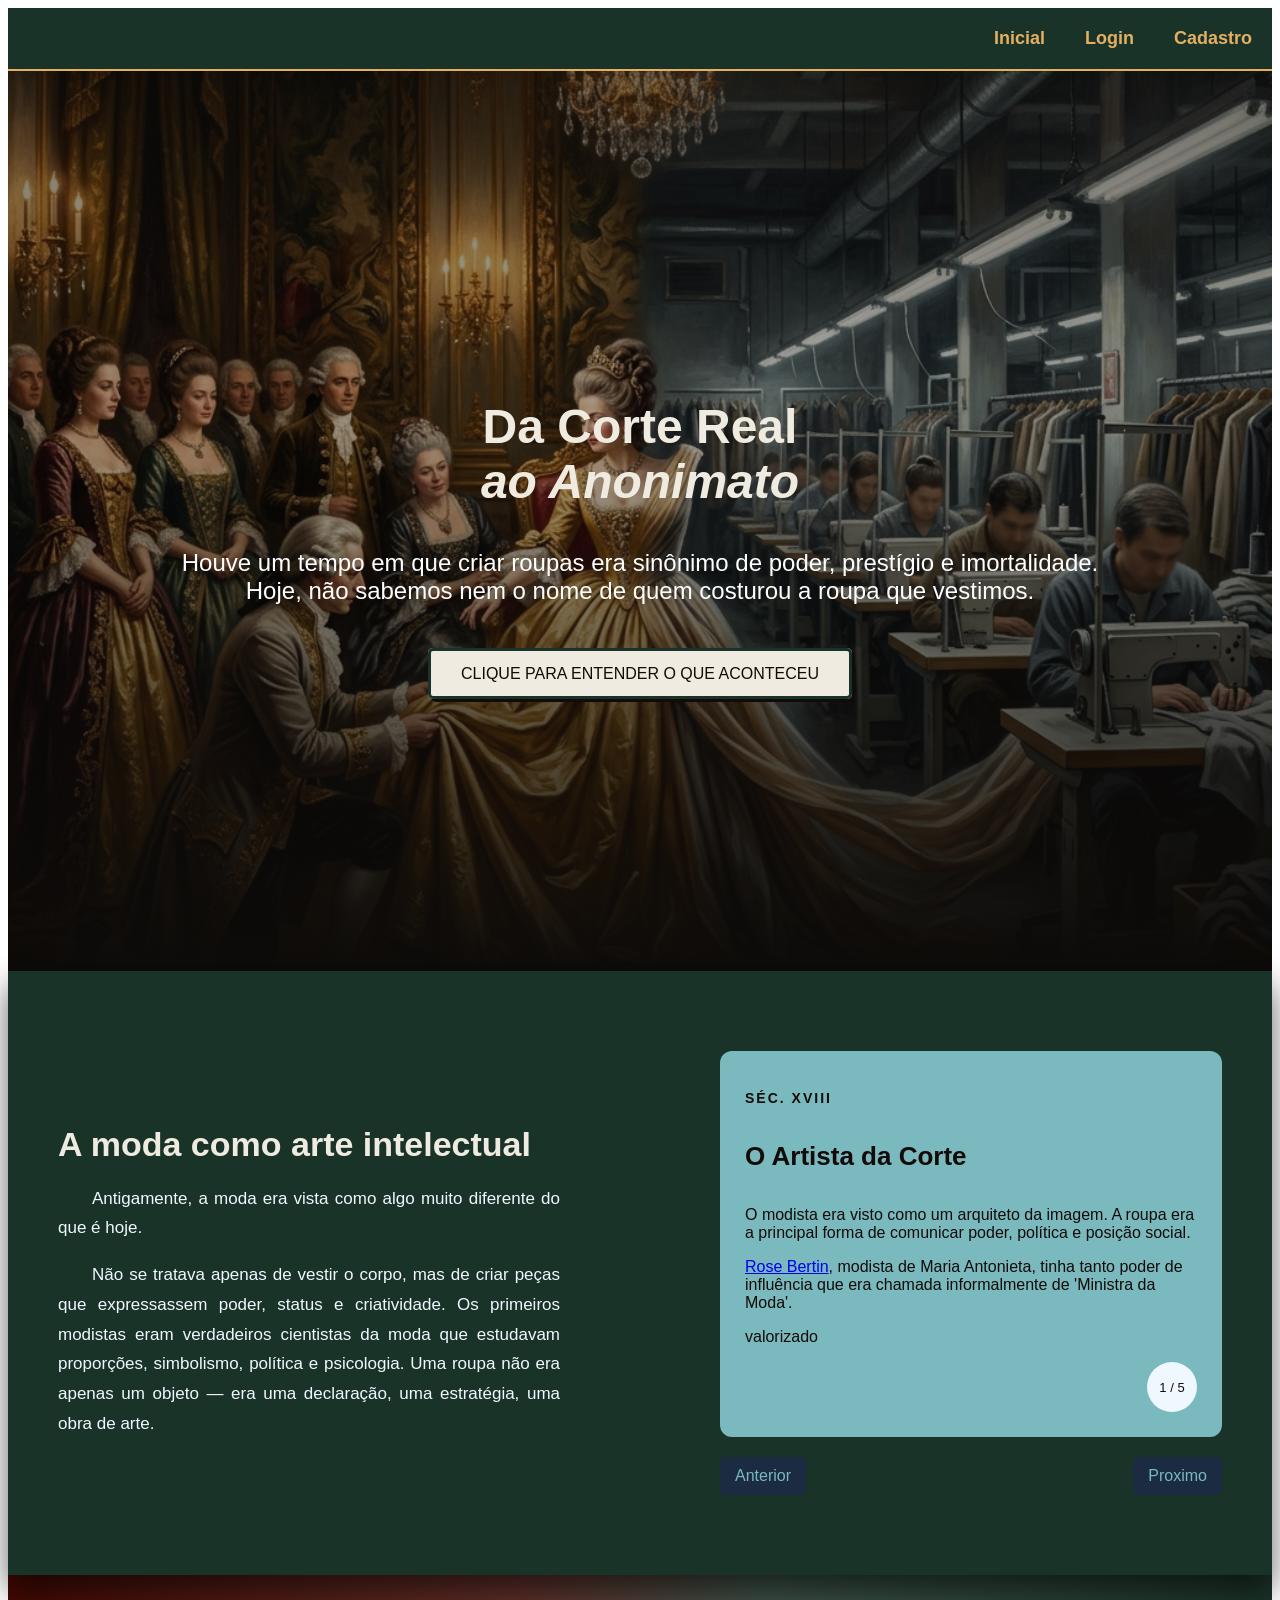
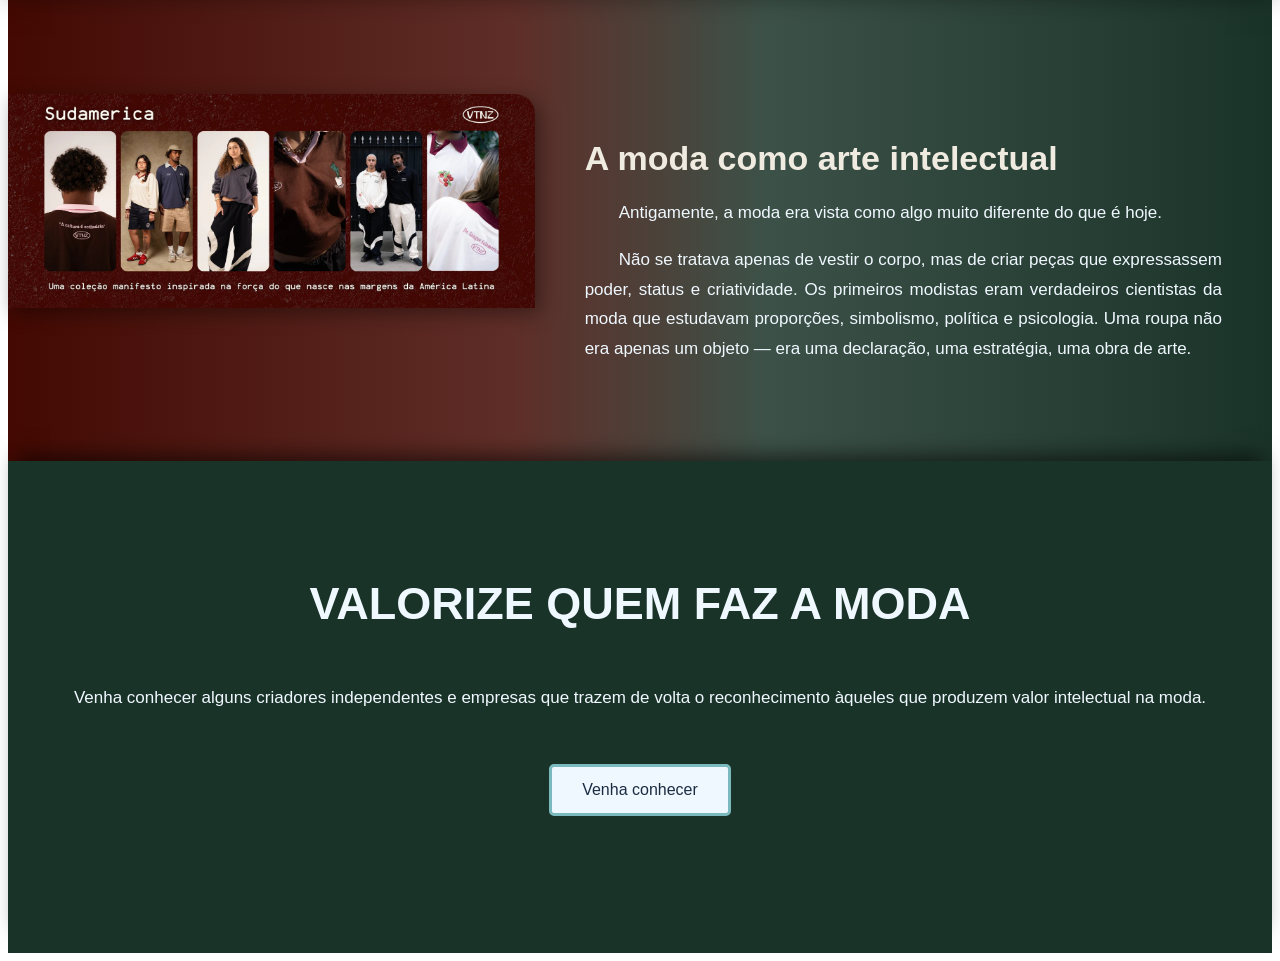
==== Nome_doProjetoadefinir-wdtv/public/index.html @ 0d2e5e7b "Comecei a integrar com a webdataviz, além disso fiz meu BD inicial ´(a validar), inclui validações n" ====
<!DOCTYPE html>
<html lang="en">

<head>
    <meta charset="UTF-8">
    <meta name="viewport" content="width=device-width, initial-scale=1.0">
    <link rel="preconnect" href="https://fonts.googleapis.com">
    <!--preconnect pra estabelecer conexão com o google fonts antes de importar a fonte-->
    <link href="https://fonts.googleapis.com/css2?family=Inter..." rel="stylesheet">
    <link rel="stylesheet" href="./css/style_home.css">
    <script src="./js/home.js" defer></script> <!--Uso o defer para que o script carregue depois do html-->
    <title>A desvalorização da moda</title>
</head>

<body>
    <header>
        <div class="logo">
            <img src="./assets/" alt="">
        </div>
        <div class="div_navbar">
            <a href="/index.html">Inicial</a>
            <a href="/login.html">Login</a>
            <a href="/cadastro.html">Cadastro</a>
        </div>

    </header>




    <section class="hero_page">
        <div class="hero_content-overlay"></div>
        <div class="hero_content">

            <h1>Da Corte Real<br /><em>ao Anonimato</em></h1>

            <div class="sub_titulo">
                Houve um tempo em que criar roupas era sinônimo de poder, prestígio e imortalidade. <br>
                Hoje, não sabemos nem o nome de quem costurou a roupa que vestimos.
            </div>

            <a href="#contexto1" class="botao_hero">
                CLIQUE PARA ENTENDER O QUE ACONTECEU
            </a>
        </div>


    </section>


    <section class="contextualizacao_pt1" id="contexto1">
        <div class="container_margem">
            <div class="contextualizacao_texto">
                <h3>A moda como arte intelectual</h3>
                <p>Antigamente, a moda era vista como algo muito diferente do que é hoje. </p>
                <p>Não se tratava apenas de vestir o corpo, mas de criar peças que expressassem poder, status e
                    criatividade. Os primeiros modistas eram verdadeiros cientistas da moda que estudavam proporções,
                    simbolismo, política e psicologia. Uma roupa não era apenas um objeto — era uma declaração, uma
                    estratégia, uma obra de arte. </p>
            </div>
        </div>
        <div class="container_margem">
            <div class="contextualizacao_visual">
                <div id="cardsModa" class="carrosel_cards">

                </div>
                <div class="botoes_carrossel">
                    <button onclick="card_anterior()">Anterior</button>
                    <button onclick="proximo_card()">Proximo</button>
                </div>

            </div>
        </div>
    </section>

    <section class="apresentacao_vitonez">
        <div class="container_img_vitonez">
            <div class="">
                <img src="./assets/banner_vitonez.webp" alt="Imagem que representa a Marca Vitronez">
            </div>
        </div>
        <div class="container_margem">
            <div class="apresentacao_vitonez_texto">
                <h3>A moda como arte intelectual</h3>
                <p>Antigamente, a moda era vista como algo muito diferente do que é hoje. </p>
                <p>Não se tratava apenas de vestir o corpo, mas de criar peças que expressassem poder, status e
                    criatividade. Os primeiros modistas eram verdadeiros cientistas da moda que estudavam proporções,
                    simbolismo, política e psicologia. Uma roupa não era apenas um objeto — era uma declaração, uma
                    estratégia, uma obra de arte. </p>
            </div>
        </div>

    </section>

    <section class="chamada_cadastro">
        <div class="container_margem">
            <div class="chamada_cadastro_titulo">
                <h2>VALORIZE QUEM FAZ A MODA</h2>
            </div>
            <div class="chamada_cadastro_texto">
                Venha conhecer alguns criadores independentes e empresas que trazem de volta
                o reconhecimento àqueles que produzem valor intelectual na moda.
            </div>

            <div class="chamada_cadastro_cta">
                <button class="botao_CTA" onclick="clique_cta()">
                    Venha conhecer
                </button>
            </div>

        </div>
    </section>




</body>

</html>
---- Nome_doProjetoadefinir-wdtv/public/css/style_home.css ----
/* 
* Vou armazenar variáveis que vão seguir ao longo da construção do site
*/

:root {
    --cor-principal: #1a3328;
    --cor-secundaria: #f0ebe0;
    --cor-terciaria: #130b09;
    --cor-quaternaria: #e3b062;
    --tamanho-max: 1200px;

    font-family: 'Inter', sans-serif;

}

header {
    display: flex;
    align-items: center;
    justify-content: space-between;
    list-style: none;
    color: #e3b062;
    padding: 20px 20px;
    background-color: #1a3328;
    border-bottom: 2px solid #e3b062;
}

.logo img {
    max-height: 100px;
}

.div_navbar {
    display: flex;
    gap: 40px;
}

.div_navbar a {
    text-decoration: none;
    color: #e3b062;
    font-size: 18px;
    font-weight: bold;
}

.container_margem {
    max-width: var(--tamanho-max);
    padding: 80px 50px;
}

.hero_page {
    position: relative;
    height: 900px;
    display: flex;
    align-items: center;
    justify-content: center;
    text-align: center;
    overflow: hidden;
    background-image: url(../assets/hero.png);
    background-size: cover;
    background-position: center;
    background-repeat: no-repeat;
    z-index: 0;
}

.hero_content {
    position: relative;
    z-index: 1;
}

.hero_content h1 {
    color: #f0ebe0;
    font-size: 48px;
    font-weight: bold;
}

.sub_titulo {
    color: rgb(255, 255, 255);
    font-size: 24px;
    font-weight: 300;
    margin-top: 30px;
    margin-bottom: 60px;
}

.hero_content-overlay {
    position: absolute;
    inset: 0;
    background: linear-gradient(to bottom,
            rgba(13, 11, 9, 0.55) 0%,
            rgba(13, 11, 9, 0.35) 40%,
            rgba(13, 11, 9, 0.75) 80%,
            rgba(13, 11, 9, 1) 100%);
    z-index: 0;
}

.botao_hero {
    color: #130b09;
    font-size: 16px;
    background-color: #f0ebe0;
    padding: 14px 30px;
    border: 3px solid #1a3328;
    border-radius: 5px;
    cursor: pointer;
    box-shadow: 3px 3px #130b09;
    text-decoration: none;
}

.botao_hero:hover {
    background-color: #e3b062;
    color: black;
}

.contextualizacao_pt1 {
    display: grid;
    grid-template-columns: 1fr 1fr;
    gap: 60px;
    width: 100%;
    align-items: center;
    background-color: #1a3328;
    position: relative;
    z-index: 5;
    /* Garante que ela fique por cima da seção da vitronez */
    /* Cria uma sombra forte que vaza para baixo, disfarçando o corte duro das cores */
    box-shadow: 0px 15px 30px rgba(0, 0, 0, 0.6);
}

.contextualizacao_texto {
    justify-content: baseline;
    color: aliceblue;
    font-size: 17px;
    font-weight: 400;
}

.contextualizacao_texto h3 {
    font-size: 34px;
    font-weight: bold;
    margin-bottom: 20px;
    color: #f0ebe0;
}

.contextualizacao_texto p {
    line-height: 1.75;
    text-align: justify;
    text-indent: 2em;

}

.contextualizacao_texto p+p {
    text-indent: 2em;
}

.contextualizacao_visual {
    justify-content: right;
}

.contextualizacao_visual {
    display: flex;
    flex-direction: column;
    gap: 20px;
}

.carrosel_cards {
    background-color: #7AB9BD;
    color: #130b09;
    padding: 25px;
    border-radius: 12px;
    transition: 0.3s;
}

/* 
quando o mouse passar em cima do card, ele vai subir 
*/
.carrosel_cards:hover {
    transform: translateY(-5px);
}

.carrosel_cards h4 {
    font-size: 26px;
    font-weight: bold;
}

.periodo_card {
    font-weight: bold;
    text-transform: uppercase;
    font-size: 14px;
    letter-spacing: 2px;
    ;

}


.paginacao {
    margin-top: 15px;
    margin-left: auto;
    /* Empurra o círculo para a direita do card */
    font-size: 13px;
    background-color: aliceblue;
    border-radius: 50%;
    width: 50px;
    height: 50px;
    display: flex;
    justify-content: center;
    align-items: center;
}



.botoes_carrossel {
    display: flex;
    justify-content: space-between;
}

.botoes_carrossel button {
    padding: 10px 15px;
    background-color: #1b2c42;
    color: #7AB9BD;
    border: none;
    border-radius: 5px;
    cursor: pointer;
    font-size: 16px;
}

.botoes_carrossel button:hover {
    background-color: #7AB9BD;
    color: #1b2c42;
}

.apresentacao_vitonez {
    padding-top: 50px;
    display: grid;
    grid-template-columns: 1fr 1.4fr;
    align-items: center;
    background-color: rgb(26, 51, 40);
    background: linear-gradient(to right,
            rgba(67, 9, 2, 1) 0%,
            rgba(67, 9, 2, 0.85) 40%,
            rgba(26, 51, 40, 0.85) 60%,
            rgba(26, 51, 40, 1) 100%);

}

.container_img_vitonez img {
    width: 100%;
    height: 100%;
    object-fit: cover;
    /* Para não amassar a imagem */

    /* Faz a imagem subir 80px e invadir a seção verde de cima */
    margin-top: -80px;
    position: relative;
    z-index: 10;

    /* Arredonda só a quina direita para dar uma cara mais orgânica */
    border-top-right-radius: 20px;
    box-shadow: 5px 5px 20px rgba(0, 0, 0, 0.4);
}

.apresentacao_vitonez_texto {
    justify-content: baseline;
    color: aliceblue;
    font-size: 17px;
    font-weight: 400;
}

.apresentacao_vitonez_texto h3 {
    font-size: 34px;
    font-weight: bold;
    margin-bottom: 20px;
    color: #f0ebe0;
}

.apresentacao_vitonez_texto p {
    line-height: 1.75;
    text-align: justify;
    text-indent: 2em;

}

.apresentacao_vitonez_texto p+p {
    text-indent: 2em;
}

.chamada_cadastro {
    display: flex;
    flex-direction: row;
    gap: 60px;
    width: 100%;
    align-items: center;
    justify-content: center;
    background-color: #1a3328;
    position: relative;
    z-index: 5;
    box-shadow: 0px -15px 20px -10px rgba(0, 0, 0, 0.6);
}

.chamada_cadastro_cta {
    display: flex;
    justify-content: center;
    align-items: center;
    padding: 5%;
}

.chamada_cadastro_texto {
    justify-content: baseline;
    color: aliceblue;
    font-size: 17px;
    font-weight: 400;
}

.chamada_cadastro_titulo {
    display: flex;
    justify-content: center;
    color: aliceblue;
    font-size: 30px;
    font-weight: bold;
    margin-bottom: 20px;

}

/* Quero um CTA diferente dos outros botões, 
  * com a cor de fundo preenchida e letras brancas
  * Preciso arrumar isso */
.botao_CTA {
    background-color: aliceblue;
    color: #1b2c42;
    padding: 14px 30px;
    border: 3px solid #7AB9BD;
    border-radius: 5px;
    cursor: pointer;
    font-size: 16px;
}
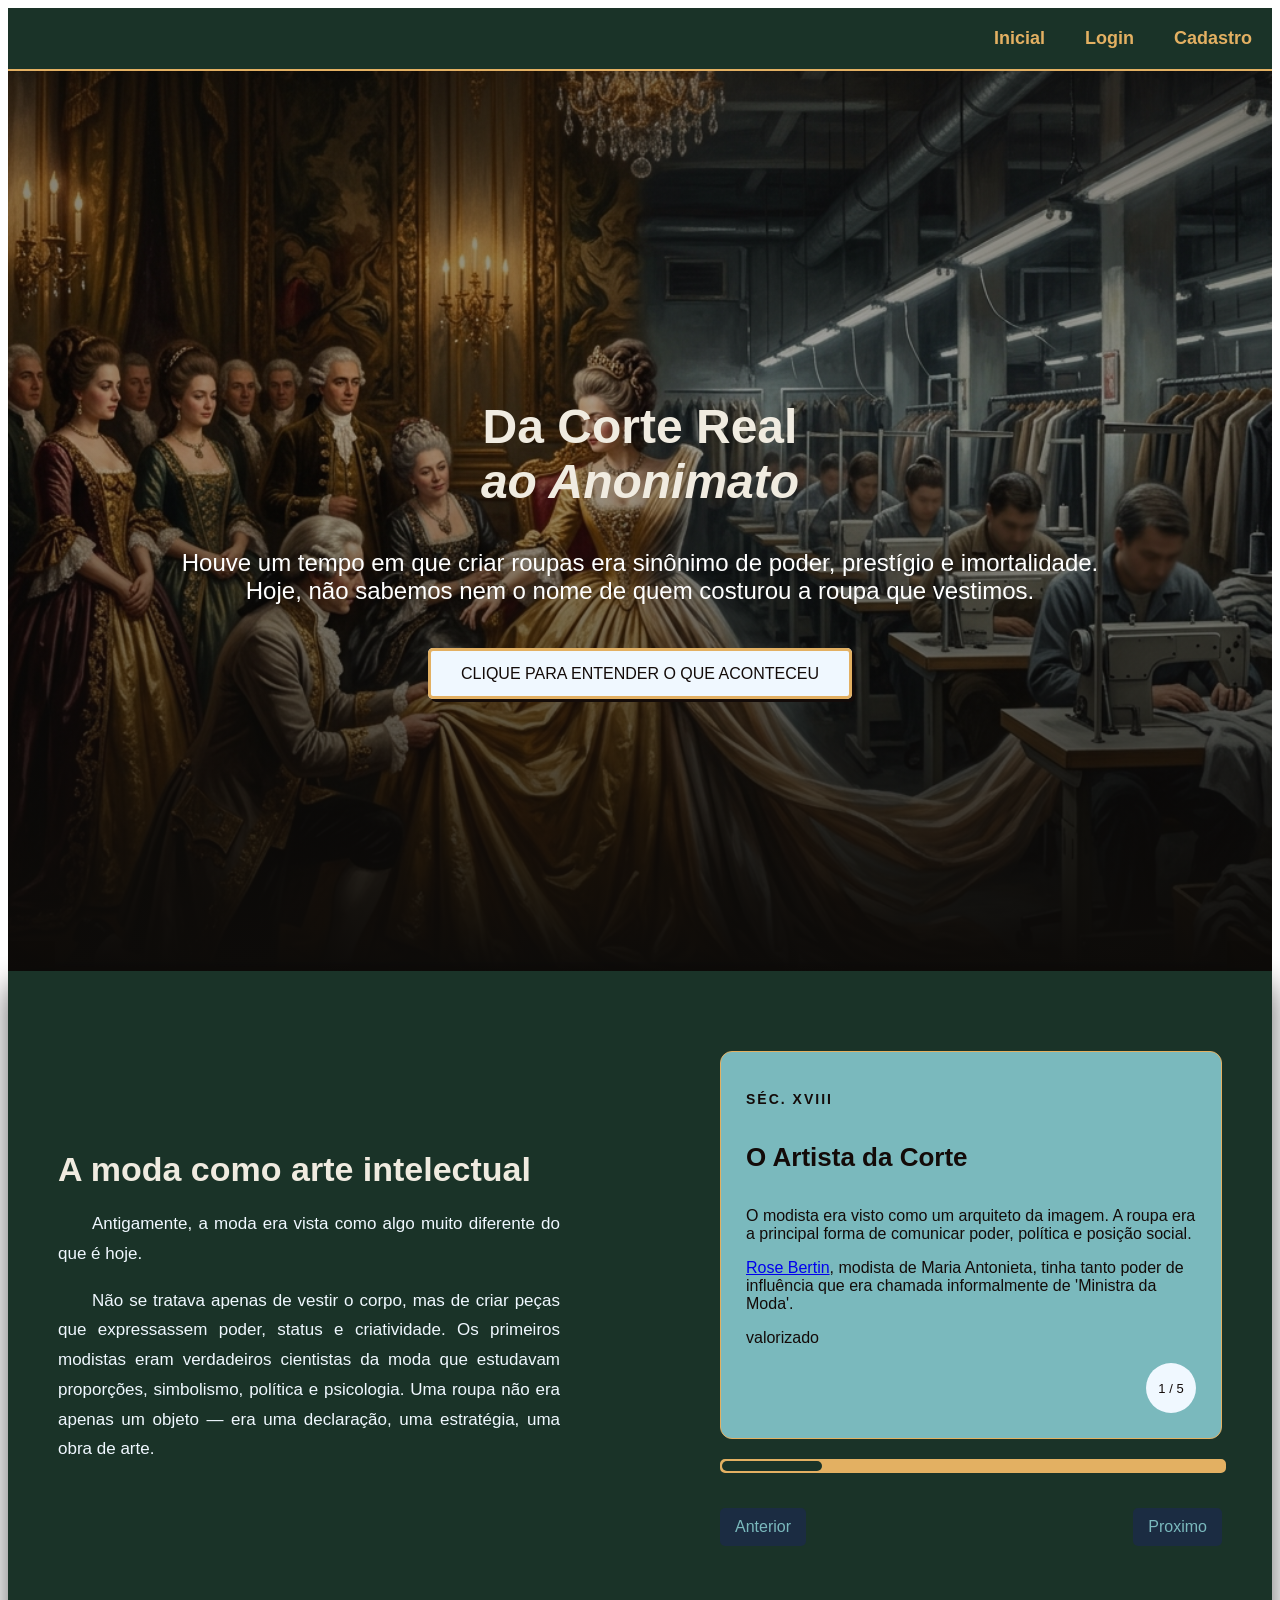
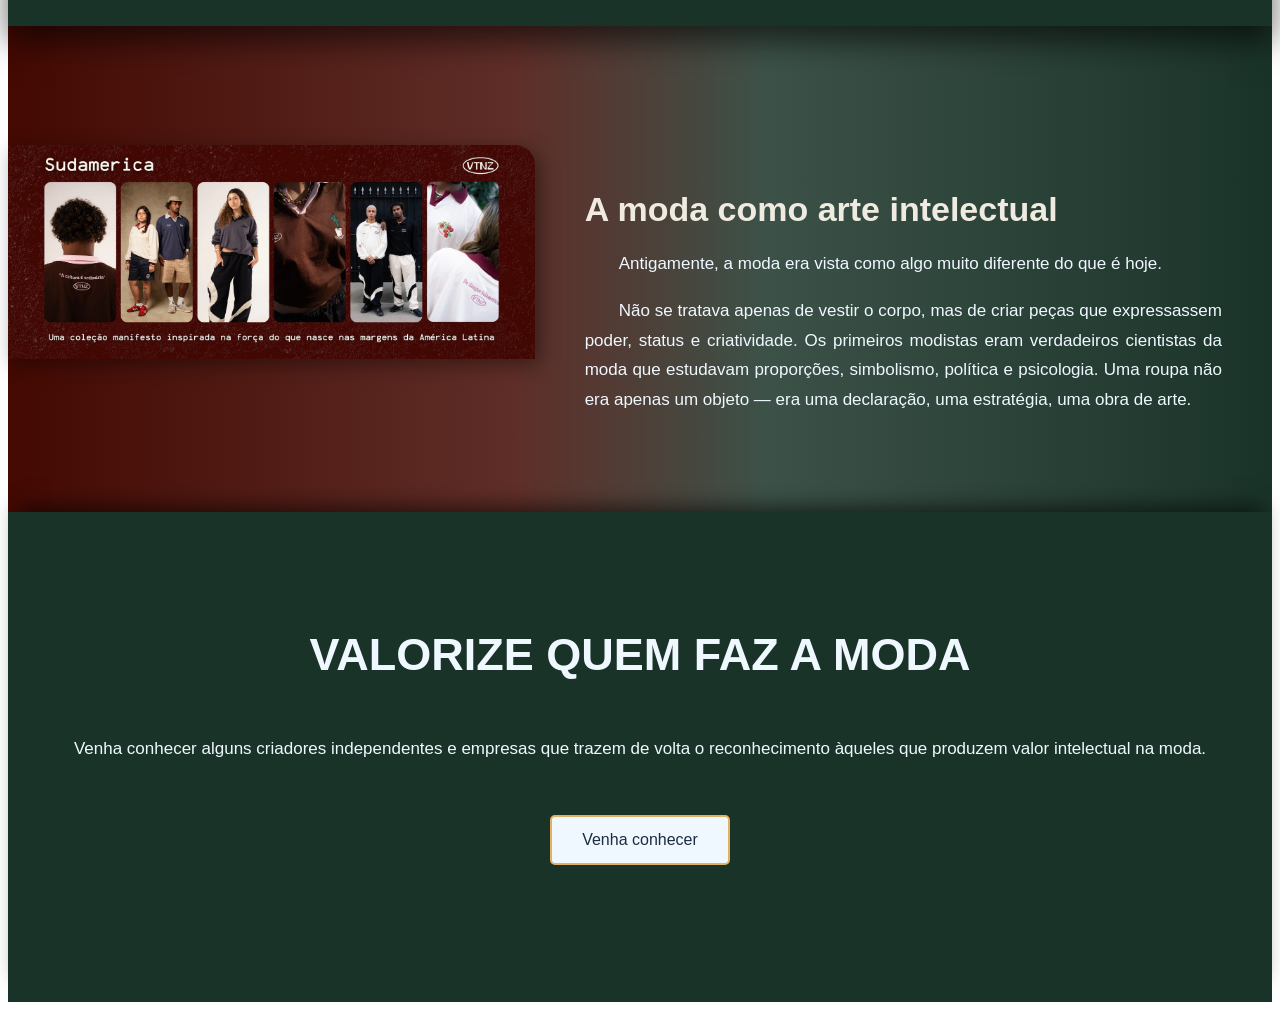
==== commit a8d90f71: "Inicio de estilização do login e cadastro e alteração das classes do quiz" ====
--- a/Nome_doProjetoadefinir-wdtv/public/index.html
+++ b/Nome_doProjetoadefinir-wdtv/public/index.html
@@ -64,6 +64,9 @@
                 <div id="cardsModa" class="carrosel_cards">
 
                 </div>
+                <div class="barra_de_progresso">
+                    <div class="progresso_preenchimento" id="barra_de_preenchimento"></div>
+                </div>
                 <div class="botoes_carrossel">
                     <button onclick="card_anterior()">Anterior</button>
                     <button onclick="proximo_card()">Proximo</button>
--- a/Nome_doProjetoadefinir-wdtv/public/css/style_home.css
+++ b/Nome_doProjetoadefinir-wdtv/public/css/style_home.css
@@ -93,18 +93,19 @@
 .botao_hero {
     color: #130b09;
     font-size: 16px;
-    background-color: #f0ebe0;
+    background-color: aliceblue;
     padding: 14px 30px;
-    border: 3px solid #1a3328;
+    border: 3px solid #e3b062;
     border-radius: 5px;
     cursor: pointer;
     box-shadow: 3px 3px #130b09;
     text-decoration: none;
+    transition: 0.5s;
 }
 
 .botao_hero:hover {
     background-color: #e3b062;
-    color: black;
+    color: #1b2c42;
 }
 
 .contextualizacao_pt1 {
@@ -116,8 +117,6 @@
     background-color: #1a3328;
     position: relative;
     z-index: 5;
-    /* Garante que ela fique por cima da seção da vitronez */
-    /* Cria uma sombra forte que vaza para baixo, disfarçando o corte duro das cores */
     box-shadow: 0px 15px 30px rgba(0, 0, 0, 0.6);
 }
 
@@ -156,12 +155,16 @@
     gap: 20px;
 }
 
+
+/*Ajustes para o carrosel */
+
 .carrosel_cards {
     background-color: #7AB9BD;
     color: #130b09;
     padding: 25px;
     border-radius: 12px;
-    transition: 0.3s;
+    transition: 0.5s;
+    border: 0.2px solid #e3b062;
 }
 
 /* 
@@ -222,6 +225,25 @@
     color: #1b2c42;
 }
 
+.barra_de_progresso {
+    width: 100%;
+    height: 10px;
+    background-color: #e3b062;
+    border-radius: 5px;
+    margin-bottom: 15px;
+    border: 2px solid #e3b062;
+}
+
+.progresso_preenchimento {
+    height: 10px;
+    background-color: #1a3328;
+    border-radius: 5px;
+    transition: width 0.3s ease-in-out;
+}
+
+
+/*Apresentação do Vitonez*/
+
 .apresentacao_vitonez {
     padding-top: 50px;
     display: grid;
@@ -314,15 +336,128 @@
 
 }
 
-/* Quero um CTA diferente dos outros botões, 
-  * com a cor de fundo preenchida e letras brancas
-  * Preciso arrumar isso */
+
 .botao_CTA {
     background-color: aliceblue;
     color: #1b2c42;
     padding: 14px 30px;
-    border: 3px solid #7AB9BD;
+    border: 2px solid #e3b062;
     border-radius: 5px;
     cursor: pointer;
     font-size: 16px;
+    transition: 0.5s;
+}
+
+.botao_CTA:hover {
+    background-color: #e3b062;
+    color: black;
+    border: 2px solid #1b2c42;
+}
+
+/* Estilos para Telas de Formulário (Login/Cadastro) */
+
+.banner_login {
+    width: 100%;
+    min-height: calc(100vh - 140px);
+    background-color: var(--cor-principal);
+    display: flex;
+    justify-content: center;
+    align-items: center;
+    padding: 40px 0;
+}
+
+.card_login {
+    width: 400px;
+    background-color: var(--cor-terciaria);
+    border: 3px solid var(--cor-quaternaria);
+    border-radius: 15px;
+    padding: 40px;
+    color: var(--cor-secundaria);
+    box-shadow: 0 10px 30px rgba(0, 0, 0, 0.5);
+    text-align: center;
+}
+
+.card_login h2 {
+    font-size: 32px;
+    margin-bottom: 30px;
+    color: var(--cor-quaternaria);
+    text-transform: uppercase;
+    letter-spacing: 2px;
+}
+
+.formulario {
+    display: flex;
+    flex-direction: column;
+    gap: 20px;
+}
+
+.campo {
+    display: flex;
+    flex-direction: column;
+    text-align: left;
+    gap: 8px;
+}
+
+.campo span {
+    font-size: 14px;
+    font-weight: bold;
+    color: var(--cor-secundaria);
+}
+
+.campo input {
+    padding: 12px;
+    border-radius: 5px;
+    border: 1px solid var(--cor-quaternaria);
+    background-color: #1a3328;
+    color: white;
+    font-size: 16px;
+    transition: 0.3s;
+}
+
+.campo input:focus {
+    outline: none;
+    border-color: #f0ebe0;
+    box-shadow: 0 0 10px rgba(227, 176, 98, 0.3);
+}
+
+.opcoes_genero {
+    display: flex;
+    justify-content: space-around;
+    align-items: center;
+    color: var(--cor-secundaria);
+    font-size: 14px;
+    padding: 10px 0;
+}
+
+.opcoes_genero label {
+    display: flex;
+    align-items: center;
+    gap: 5px;
+    cursor: pointer;
+}
+
+.opcoes_genero input {
+    width: auto;
+    cursor: pointer;
+    margin: 0;
+}
+
+.alerta_erro {
+    display: none;
+    background-color: #430902;
+    color: #f0ebe0;
+    padding: 10px;
+    border-radius: 5px;
+    margin-bottom: 20px;
+    font-size: 14px;
+    border-left: 5px solid #e3b062;
+}
+
+.loading-div {
+    display: none;
+    margin-top: 20px;
+}
+
+.loading-div img {
+    width: 50px;
 }
